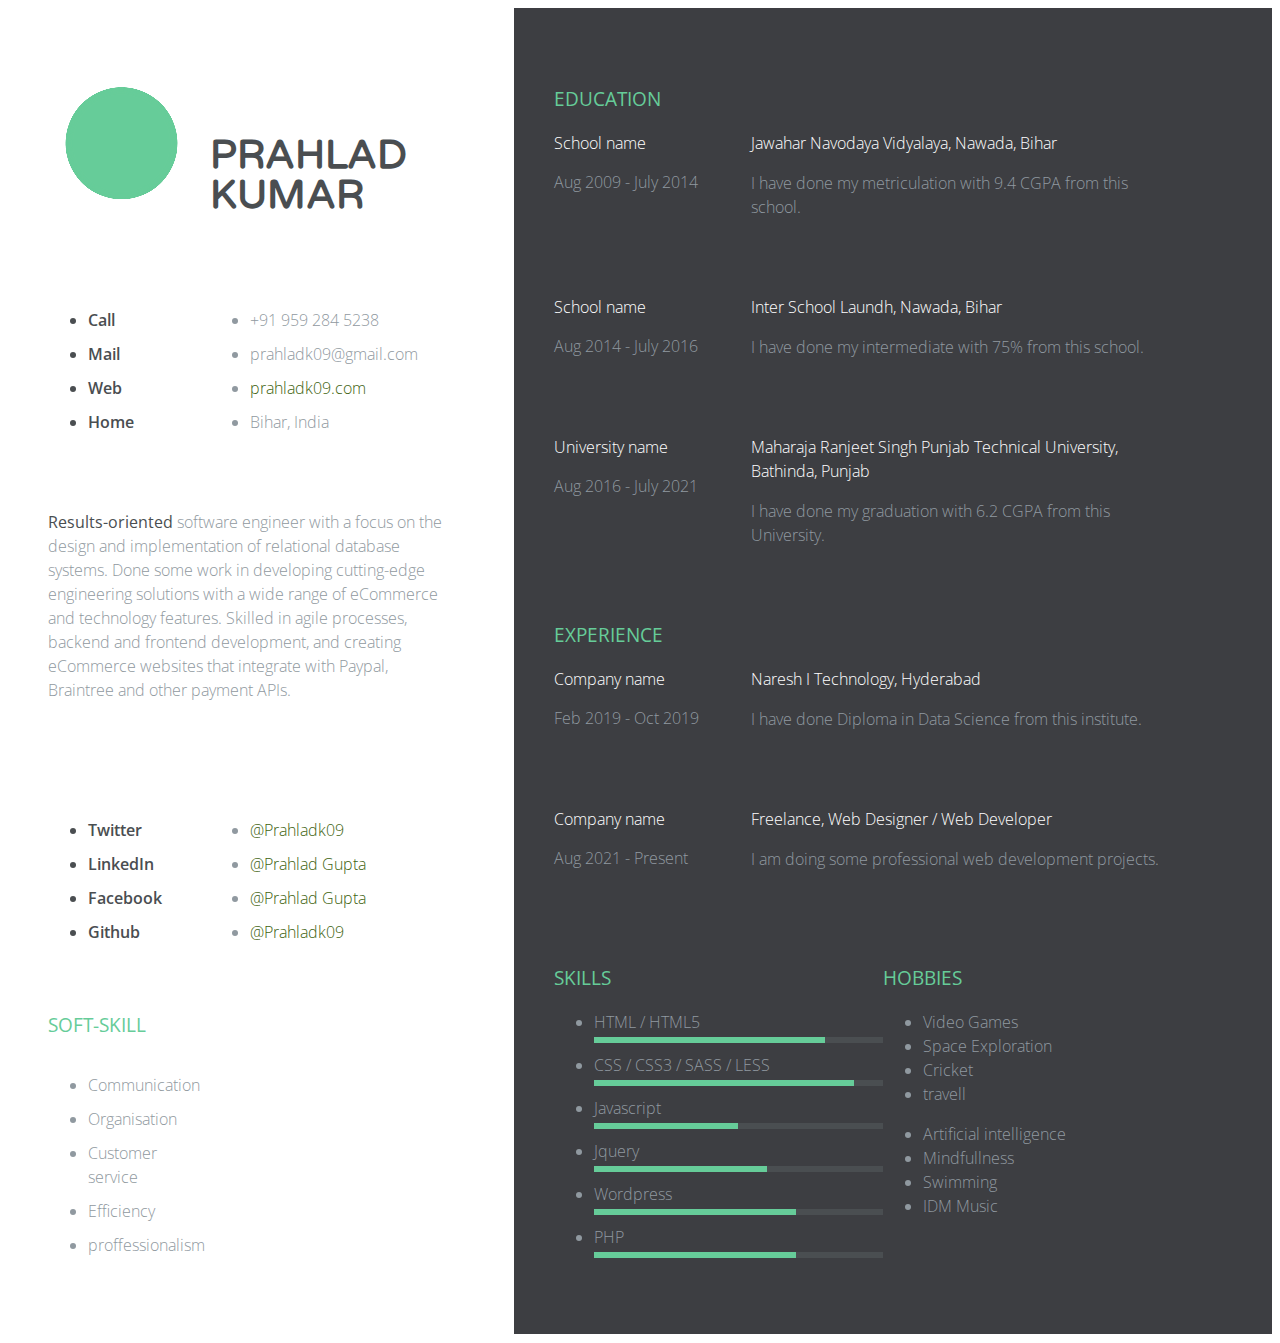
==== index.html @ 24619128 "Rename responsive_resume.html to index.html" ====
<!DOCTYPE html>
<html lang="en" >
<head>
  <meta charset="UTF-8">
  <title>Responsive Resume</title>
  <meta name="viewport" content="width=device-width, initial-scale=1, maximum-scale=1">
  <link rel="stylesheet" href="https://cdnjs.cloudflare.com/ajax/libs/meyer-reset/2.0/reset.min.css">
  <link rel="stylesheet" href="style.css">
 
</head>
<body>
 
<div class="resume-wrapper">
 <section class="profile section-padding">
 <div class="container">
 <div class="picture-resume-wrapper">
        <div class="picture-resume">
        <span><img src="https://media-exp1.licdn.com/dms/image/C5603AQGhhXmSkNTJrg/profile-displayphoto-shrink_800_800/0/1618644437950?e=1640822400&v=beta&t=D-eB-6RfuBYzKjb9ZZF-_Y8AWdB7b0QVdFanyBZAT14" alt="" /></span>
        <svg version="1.1" viewBox="0 0 350 350">
  
  <defs>
    <filter id="goo">
      <feGaussianBlur in="SourceGraphic" stdDeviation="8" result="blur" />
      <feColorMatrix in="blur" mode="matrix" values="1 0 0 0 0  0 1 0 0 0  0 0 1 0 0  0 0 0 21 -9" result="cm" />
    </filter>
  </defs>
  
  
<g filter="url(#goo)" >  
  
  <circle id="main_circle" class="st0" cx="171.5" cy="175.6" r="130"/>
  
  <circle id="circle" class="bubble0 st1" cx="171.5" cy="175.6" r="122.7"/>
  <circle id="circle" class="bubble1 st1" cx="171.5" cy="175.6" r="122.7"/>
  <circle id="circle" class="bubble2 st1" cx="171.5" cy="175.6" r="122.7"/>
  <circle id="circle" class="bubble3 st1" cx="171.5" cy="175.6" r="122.7"/>
  <circle id="circle" class="bubble4 st1" cx="171.5" cy="175.6" r="122.7"/>
  <circle id="circle" class="bubble5 st1" cx="171.5" cy="175.6" r="122.7"/>
  <circle id="circle" class="bubble6 st1" cx="171.5" cy="175.6" r="122.7"/>
  <circle id="circle" class="bubble7 st1" cx="171.5" cy="175.6" r="122.7"/>
  <circle id="circle" class="bubble8 st1" cx="171.5" cy="175.6" r="122.7"/>
  <circle id="circle" class="bubble9 st1" cx="171.5" cy="175.6" r="122.7"/>
  <circle id="circle" class="bubble10 st1" cx="171.5" cy="175.6" r="122.7"/>
 
</g>  
</svg>
      </div>
         <div class="clearfix"></div>
 </div>
      <div class="name-wrapper">
        <h1>PRAHLAD <br/>KUMAR</h1>
      </div>
      <div class="clearfix"></div>
      <div class="contact-info clearfix">
       <ul class="list-titles">
       <li>Call</li>
       <li>Mail</li>
       <li>Web</li>
       <li>Home</li>
       </ul>
        <ul class="list-content ">
         <li>+91 959 284 5238</li> 
         <li>prahladk09@gmail.com </li> 
         <li><a href="#">prahladk09.com </a></li> 
         <li>Bihar, India</li> 
        </ul>
      </div>
      <div class="contact-presentation"> 
       <p><span class="bold">Results-oriented </span> software engineer with a focus on the design and implementation of relational database systems. Done some work in developing cutting-edge engineering solutions with a wide range of eCommerce and technology features. Skilled in agile processes, backend and frontend development, and creating eCommerce websites that integrate with Paypal, Braintree and other payment APIs.  </p>
      </div>
      <div class="contact-social clearfix">
       <ul class="list-titles">
       <li>Twitter</li>
       <li>LinkedIn</li>
       <li>Facebook</li>
       <li>Github</li>
       </ul>
        <ul class="list-content">
       <li><a href="https://twitter.com/Prahladk09">@Prahladk09</a></li>
       <li><a href="https://www.linkedin.com/in/theprahladkumar/">@Prahlad Gupta</a></li> 
       <li><a href="https://www.facebook.com/prahlad.kumar.545402">@Prahlad Gupta</a></li>
       <li><a href="https://github.com/Prahladk09">@Prahladk09</a></li>
       </ul>
      </div> <br>
     <div class="section-wrapper clearfix">
        <h3 class="section-title">Soft-skill</h3>  
        <ul class="list-content">
        <li>Communication</li>
        <li>Organisation</li>
        <li>Customer service</li>
        <li>Efficiency</li>
        <li>proffessionalism</li>
       </ul>
      </div>
 </div>
 </section>
  
  <section class="experience section-padding">
   <div class="container">
   <h3 class="experience-title">Education</h3>
       <div class="experience-wrapper">
       <div class="company-wrapper clearfix">
       <div class="experience-title">School name</div> 
          <div class="time">Aug 2009 - July 2014</div> 
       </div>
        
        <div class="job-wrapper clearfix">
         <div class="experience-title">Jawahar Navodaya Vidyalaya, Nawada, Bihar </div> 
          <div class="company-description">
           <p>I have done my metriculation with 9.4 CGPA from this school.</p>  
          </div>
        </div>
           
        <div class="experience-wrapper">
       <div class="company-wrapper clearfix">
       <div class="experience-title">School name</div> 
          <div class="time">Aug 2014 - July 2016</div> 
       </div>
        
        <div class="job-wrapper clearfix">
         <div class="experience-title">Inter School Laundh, Nawada, Bihar </div> 
          <div class="company-description">
           <p>I have done my intermediate with 75% from this school.</p>  
          </div>
        </div>
      
      <div class="experience-wrapper">
       <div class="company-wrapper clearfix">
       <div class="experience-title">University name</div> 
          <div class="time">Aug 2016 - July 2021</div> 
       </div>
        
        <div class="job-wrapper clearfix">
         <div class="experience-title">Maharaja Ranjeet Singh Punjab Technical University, Bathinda, Punjab</div> 
          <div class="company-description">
           <p>I have done my graduation with 6.2 CGPA from this University.</p>  
          </div>
        </div>
    <h3 class="experience-title">Experience</h3>
        
          <div class="company-wrapper clearfix">
       <div class="experience-title">Company name</div> 
          <div class="time">Feb 2019 - Oct 2019</div> 
       </div>
        
         <div class="job-wrapper clearfix">
         <div class="experience-title">Naresh I Technology, Hyderabad</div> 
          <div class="company-description">
           <p>I have done Diploma in Data Science from this institute.</p> 
          </div>
        </div>
          
        <div class="company-wrapper clearfix">
       <div class="experience-title">Company name</div> 
          <div class="time">Aug 2021 - Present</div> 
       </div>
        
         <div class="job-wrapper clearfix">
         <div class="experience-title">Freelance, Web Designer / Web Developer</div> 
          <div class="company-description">
           <p>I am doing some professional web development projects.</p> 
          </div>
        </div>
      
      </div>
      
      <div class="section-wrapper clearfix">
       <h3 class="section-title">Skills</h3>
         <ul>
         <li class="skill-percentage">HTML / HTML5</li>
         <li class="skill-percentage">CSS / CSS3 / SASS / LESS</li>
         <li class="skill-percentage">Javascript</li>
         <li class="skill-percentage">Jquery</li>
         <li class="skill-percentage">Wordpress</li>
         <li class="skill-percentage">PHP</li>
            
         </ul>
        
      </div>
      
      <div class="section-wrapper clearfix">
        <h3 class="section-title">Hobbies</h3>  
        <ul class="list-titles">
        <li>Video Games</li>
        <li>Space Exploration</li>
        <li>Cricket</li>
        <li>travell</li>
       </ul>
          <ul class="list-content">
          <li>Artificial intelligence</li>
          <li>Mindfullness</li>
          <li>Swimming</li>
          <li>IDM Music</li>
          </ul>
          
      </div>
      
   </div>
  </section>
  
  <div class="clearfix"></div>
</div>
 
</body>
</html>
---- style.css ----
@import url(https://fonts.googleapis.com/css?family=Varela+Round);
@import url(https://fonts.googleapis.com/css?family=Open+Sans:400,300,600,700);
*, *::after, *::before {
  box-sizing: border-box;
}
 
html, body {
  height: 100%;
}
 
body {
  font-family: 'Open Sans', sans-serif;
  font-size: 16px;
  line-height: 1.5em;
}
 
a {
  color: #3e6310;
  text-decoration: none;
}
 
.clearfix::after, .clearfix::before {
  content: " ";
  display: table;
}
 
.clearfix::after {
  clear: both;
}
 
.bold {
  color: #4a4e51;
  font-weight: 400;
}
 
.resume-wrapper {
  position: relative;
  text-align: center;
  height: 100%;
}
 
.container {
  min-height: 600px;
}
 
.profile {
  background: #fff;
  width: 40%;
  float: left;
  color: #9099a0;
}
@media (max-width: 850px) {
  .profile {
    width: 100%;
  }
}
.profile .name-wrapper {
  float: left;
  width: 60%;
}
.profile h1 {
  font-size: 2.5em;
  text-align: left;
  font-family: 'Varela Round', sans-serif;
  color: #4a4e51;
  text-transform: uppercase;
  line-height: 1em;
  padding-top: 40px;
}
@media (max-width: 1200px) {
  .profile h1 {
    padding-top: 20px;
  }
}
@media (max-width: 450px) {
  .profile h1 {
    font-size: 1.8em;
    padding-top: 20px;
  }
}
.profile li {
  margin-bottom: 10px;
}
.profile .picture-resume-wrapper {
  width: 40%;
  display: block;
  float: left;
}
@media (max-width: 1200px) {
  .profile .picture-resume-wrapper {
    width: 100%;
  }
}
.profile .picture-resume {
  width: 220px;
  height: 220px;
  background-size: cover;
  border-radius: 50%;
  margin-right: 0px;
  display: table;
  position: relative;
  vertical-align: middle;
}
.profile .picture-resume span {
  display: table-cell;
  vertical-align: middle;
  position: relative;
  margin: 0 auto;
  z-index: 10;
  text-align: center;
}
.profile .picture-resume img {
  border-radius: 40%;
  width: 130px;
}
@media (max-width: 1500px) {
  .profile .picture-resume img {
    width: 80px;
  }
}
@media (max-width: 1200px) {
  .profile .picture-resume img {
    width: 120px;
    height: 120px;
  }
}
@media (max-width: 1500px) {
  .profile .picture-resume {
    width: 150px;
    height: 150px;
  }
}
@media (max-width: 1200px) {
  .profile .picture-resume {
    width: 200px;
    height: 200px;
  }
}
@media (max-width: 450px) {
  .profile .picture-resume {
    width: 180px;
    height: 180px;
  }
}
.profile .contact-info {
  margin-top: 50px;
  font-weight: 300;
}
@media (max-width: 1200px) {
  .profile .contact-info {
    margin-top: 70px;
  }
}
@media (max-width: 450px) {
  .profile .contact-info {
    margin-top: 50px;
  }
}
.profile .list-titles {
  float: left;
  text-align: left;
  font-weight: 600;
  width: 40%;
  color: #4a4e51;
}
.profile .list-content {
  float: left;
  width: 60%;
  text-align: left;
  font-weight: 300;
}
.profile .contact-presentation {
  text-align: left;
  font-weight: 300;
  margin-top: 50px;
  margin-bottom: 100px;
}
@media (max-width: 1200px) {
  .profile .contact-presentation {
    margin-top: 70px;
    margin-bottom: 70px;
  }
}
@media (max-width: 850px) {
  .profile .contact-presentation {
    margin-top: 50px;
    margin-bottom: 50px;
  }
}
.profile svg {
  width: 100%;
  position: absolute;
  top: 0;
  left: 0;
}
.profile .st0, .profile .st1 {
  fill: #66cc99;
}
 
.experience {
  background: #3d3e42;
  width: 60%;
  float: left;
  position: relative;
  color: #9099a0;
  font-weight: 300;
  min-height: 100%;
  min-height: 100vh;
}
@media (max-width: 850px) {
  .experience {
    width: 100%;
  }
}
.experience h3.experience-title {
  color: #66cc99;
  text-align: left;
  text-transform: uppercase;
  font-size: 1.2em;
  margin-bottom: 20px;
  font-weight: 400;
}
.experience .company-wrapper {
  width: 30%;
  float: left;
  text-align: left;
  padding-right: 5%;
  margin-bottom: 60px;
}
@media (max-width: 450px) {
  .experience .company-wrapper {
    width: 100%;
    margin-bottom: 20px;
  }
}
.experience .job-wrapper {
  width: 70%;
  float: left;
  text-align: left;
  padding-right: 5%;
  margin-bottom: 60px;
}
@media (max-width: 450px) {
  .experience .job-wrapper {
    width: 100%;
    margin-bottom: 40px;
  }
}
.experience .experience-title {
  color: white;
  margin-bottom: 15px;
}
 
.section-padding {
  padding: 60px 60px 40px 40px;
}
@media (max-width: 850px) {
  .section-padding {
    padding: 80px 15% 40px 10%;
  }
}
@media (max-width: 450px) {
  .section-padding {
    padding: 40px 10% 20px 5%;
  }
}
 
.section-wrapper {
  width: 50%;
  float: left;
  text-align: left;
  color: #9099a0;
  font-weight: 300;
  margin-bottom: 20px;
}
@media (max-width: 450px) {
  .section-wrapper {
    width: 100%;
  }
}
.section-wrapper:nth-child(3) {
  padding-right: 8%;
}
.section-wrapper h3.section-title {
  color: #66cc99;
  text-align: left;
  text-transform: uppercase;
  font-size: 1.2em;
  margin-bottom: 20px;
  font-weight: 400;
  justify-content: space-between;
}
.section-wrapper .skill-percentage {
  margin-bottom: 10px;
  position: relative;
}
.section-wrapper .skill-percentage::after {
  content: "";
  width: 100%;
  height: 6px;
  background: #4a4e51;
  display: block;
  margin-top: 3px;
}
.section-wrapper .skill-percentage::before {
  content: "";
  height: 6px;
  background: #66cc99;
  position: absolute;
  margin-top: 3px;
  bottom: 0;
}
.section-wrapper .skill-percentage:nth-child(1)::before {
  width: 80%;
  -webkit-animation: skill_1 1.6s ease;
          animation: skill_1 1.6s ease;
}
.section-wrapper .skill-percentage:nth-child(2)::before {
  width: 90%;
  -webkit-animation: skill_2 1.6s ease;
          animation: skill_2 1.6s ease;
}
.section-wrapper .skill-percentage:nth-child(3)::before {
  width: 50%;
  -webkit-animation: skill_3 1.6s ease;
          animation: skill_3 1.6s ease;
}
.section-wrapper .skill-percentage:nth-child(4)::before {
  width: 60%;
  -webkit-animation: skill_4 1.6s ease;
          animation: skill_4 1.6s ease;
}
.section-wrapper .skill-percentage:nth-child(5)::before {
  width: 70%;
  -webkit-animation: skill_5 1.6s ease;
          animation: skill_5 1.6s ease;
}
.section-wrapper .skill-percentage:nth-child(6)::before {
  width: 70%;
  -webkit-animation: skill_6 1.6s ease;
          animation: skill_6 1.6s ease;
}
.section-wrapper .skill-percentage:nth-child(7)::before {
  width: 70%;
  -webkit-animation: skill_6 1.6s ease;
          animation: skill_6 1.6s ease;
}
 
@-webkit-keyframes skill_1 {
  from {
    width: 0%;
  }
  to {
    width: 80%;
  }
}
 
@keyframes skill_1 {
  from {
    width: 0%;
  }
  to {
    width: 80%;
  }
}
@-webkit-keyframes skill_2 {
  from {
    width: 0%;
  }
  to {
    width: 90%;
  }
}
@keyframes skill_2 {
  from {
    width: 0%;
  }
  to {
    width: 90%;
  }
}
@-webkit-keyframes skill_3 {
  from {
    width: 0%;
  }
  to {
    width: 50%;
  }
}
@keyframes skill_3 {
  from {
    width: 0%;
  }
  to {
    width: 50%;
  }
}
@-webkit-keyframes skill_4 {
  from {
    width: 0%;
  }
  to {
    width: 60%;
  }
}
@keyframes skill_4 {
  from {
    width: 0%;
  }
  to {
    width: 60%;
  }
}
@-webkit-keyframes skill_5 {
  from {
    width: 0%;
  }
  to {
    width: 70%;
  }
}
@keyframes skill_5 {
  from {
    width: 0%;
  }
  to {
    width: 70%;
  }
}
@-webkit-keyframes skill_6 {
  from {
    width: 0%;
  }
  to {
    width: 70%;
  }
}
@keyframes skill_6 {
  from {
    width: 0%;
  }
  to {
    width: 70%;
  }
}
@-webkit-keyframes skill_7 {
  from {
    width: 0%;
  }
  to {
    width: 70%;
  }
}
@keyframes skill_7 {
  from {
    width: 0%;
  }
  to {
    width: 70%;
  }
}
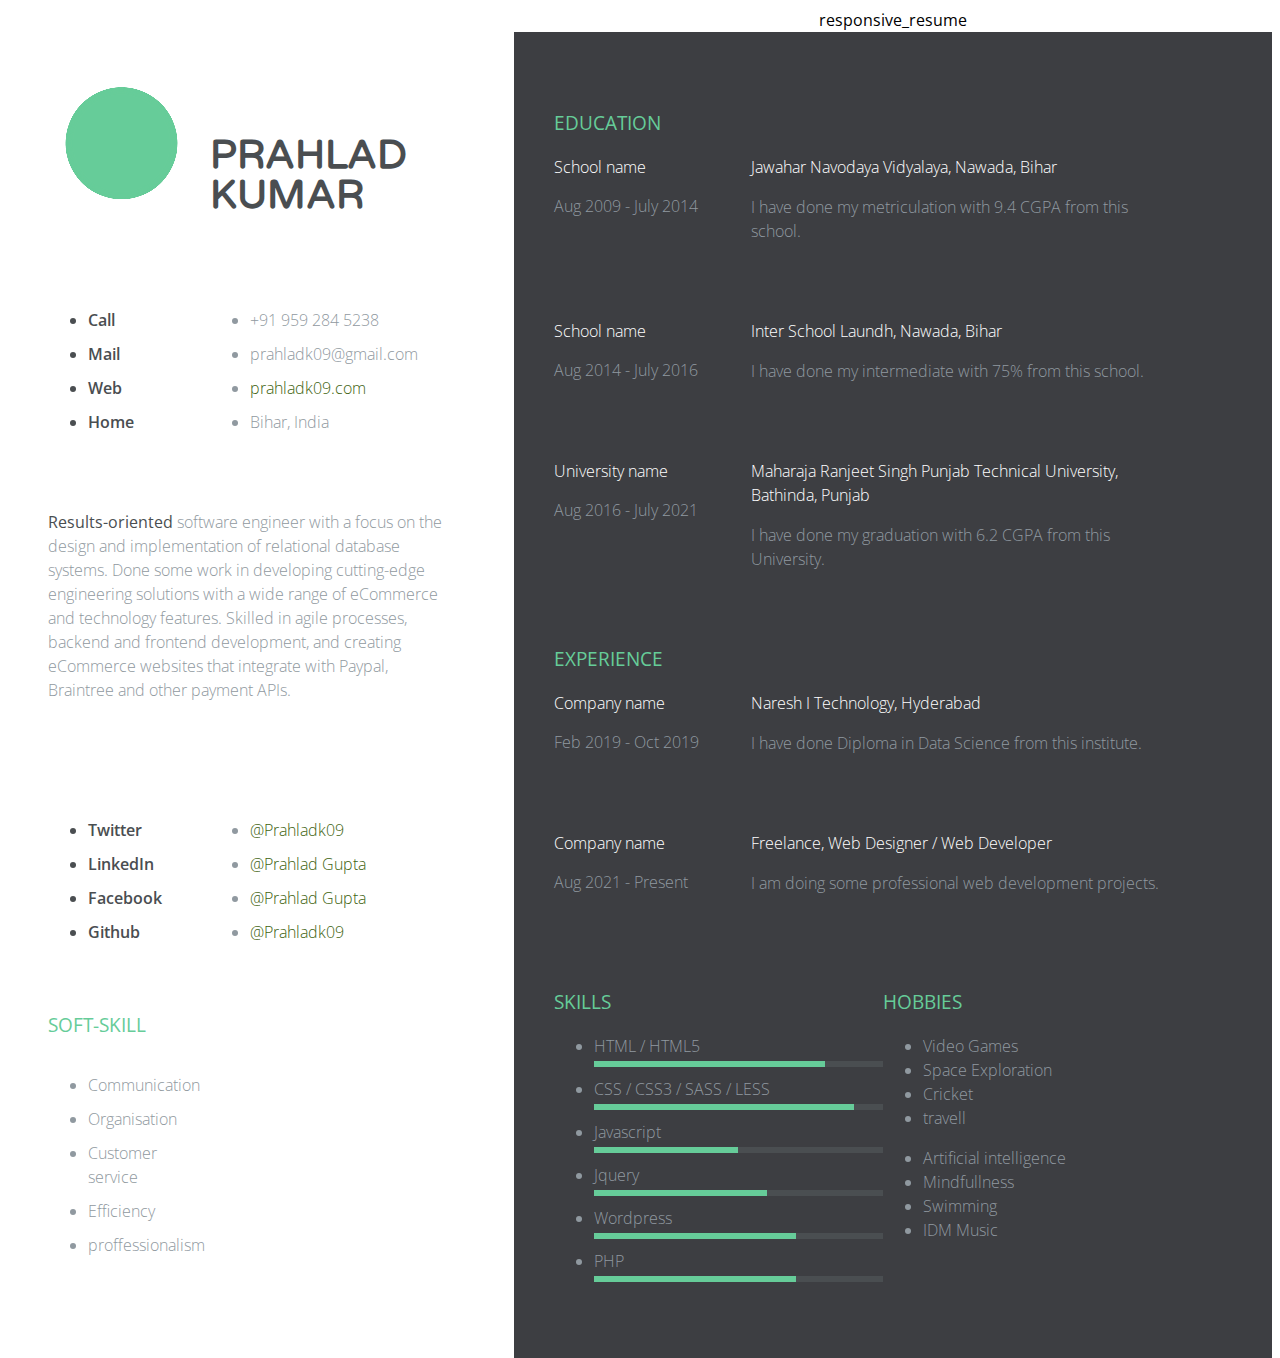
==== commit 2189ad1a: "Update index.html" ====
--- a/index.html
+++ b/index.html
@@ -10,7 +10,7 @@
 </head>
 <body>
  
-<div class="resume-wrapper">
+<div class="resume-wrapper">responsive_resume
  <section class="profile section-padding">
  <div class="container">
  <div class="picture-resume-wrapper">
@@ -76,10 +76,10 @@
        <li>Github</li>
        </ul>
         <ul class="list-content">
-       <li><a href="https://twitter.com/Prahladk09">@Prahladk09</a></li>
-       <li><a href="https://www.linkedin.com/in/theprahladkumar/">@Prahlad Gupta</a></li> 
-       <li><a href="https://www.facebook.com/prahlad.kumar.545402">@Prahlad Gupta</a></li>
-       <li><a href="https://github.com/Prahladk09">@Prahladk09</a></li>
+       <li><a href="https://twitter.com/Prahladk09" target="_blank">@Prahladk09</a></li>
+       <li><a href="https://www.linkedin.com/in/theprahladkumar/" target="_blank">@Prahlad Gupta</a></li> 
+       <li><a href="https://www.facebook.com/prahlad.kumar.545402" target="_blank">@Prahlad Gupta</a></li>
+       <li><a href="https://github.com/Prahladk09" target="_blank">@Prahladk09</a></li>
        </ul>
       </div> <br>
      <div class="section-wrapper clearfix">
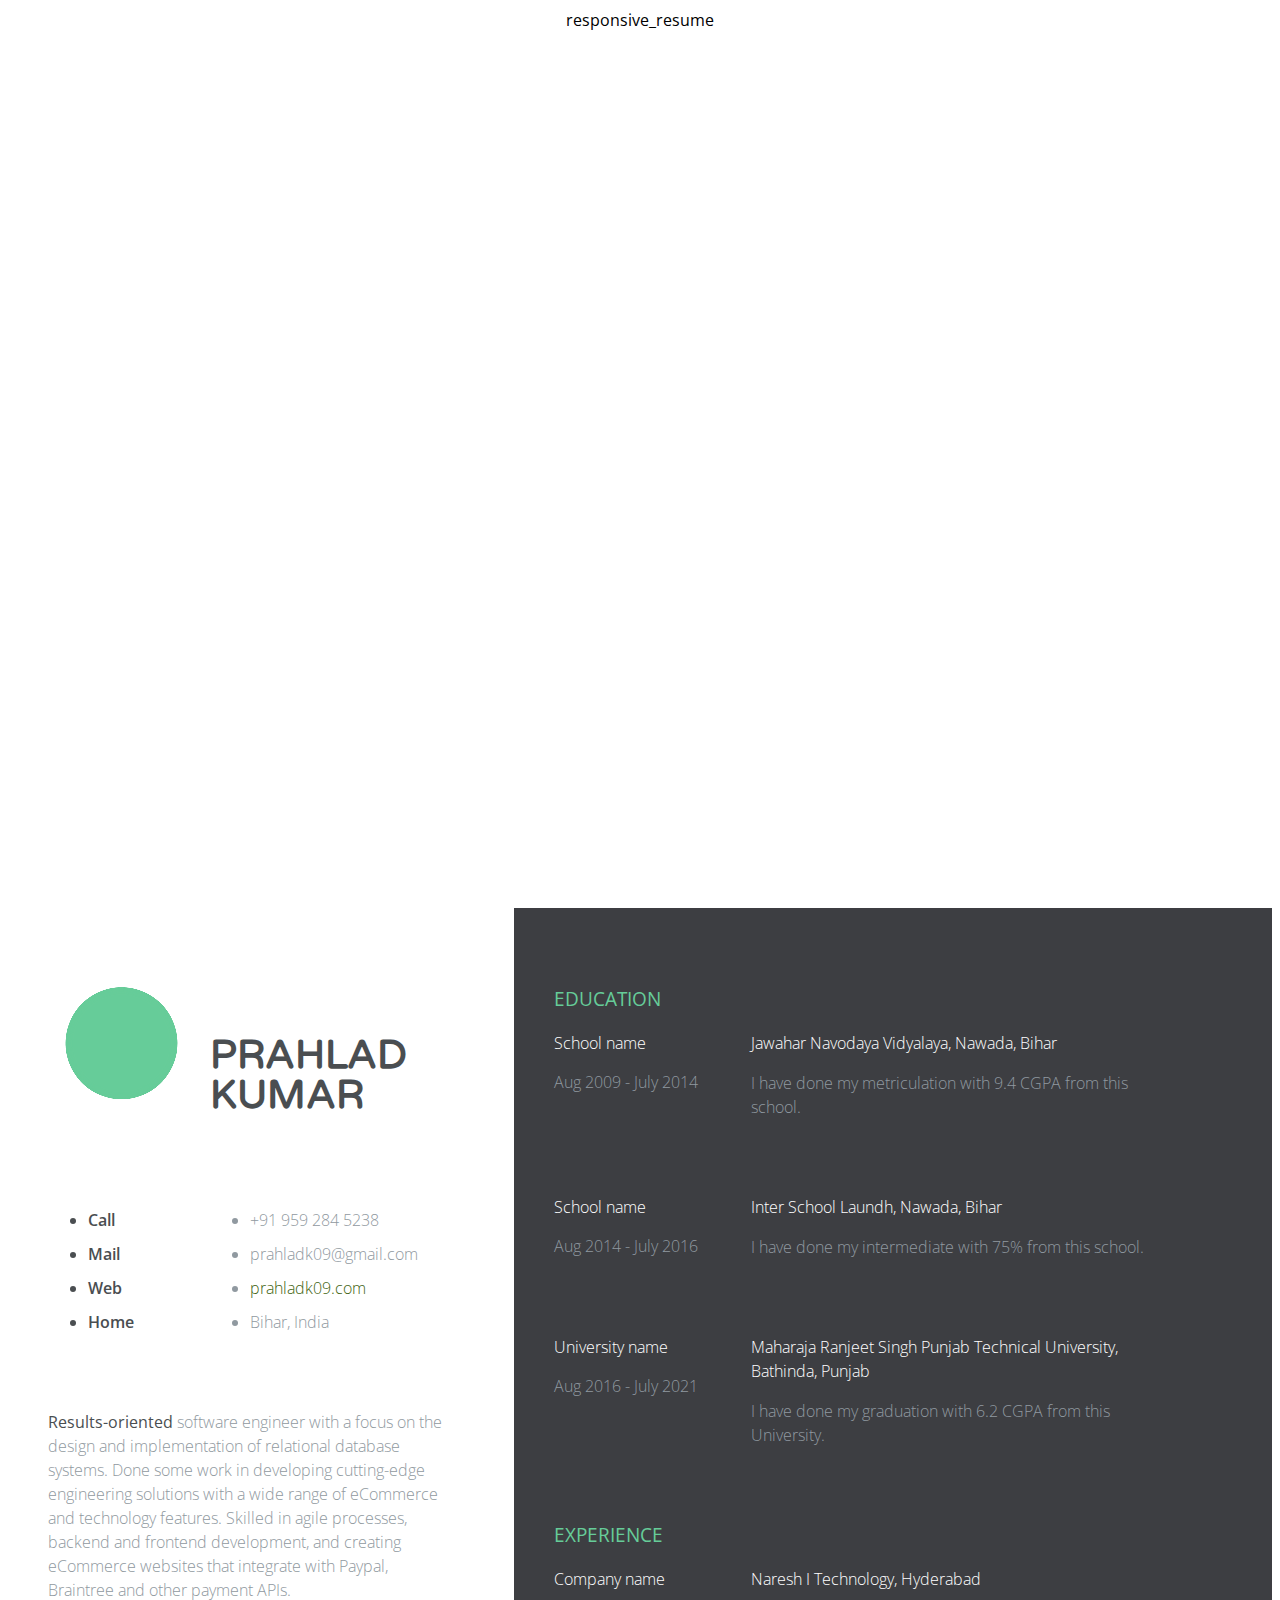
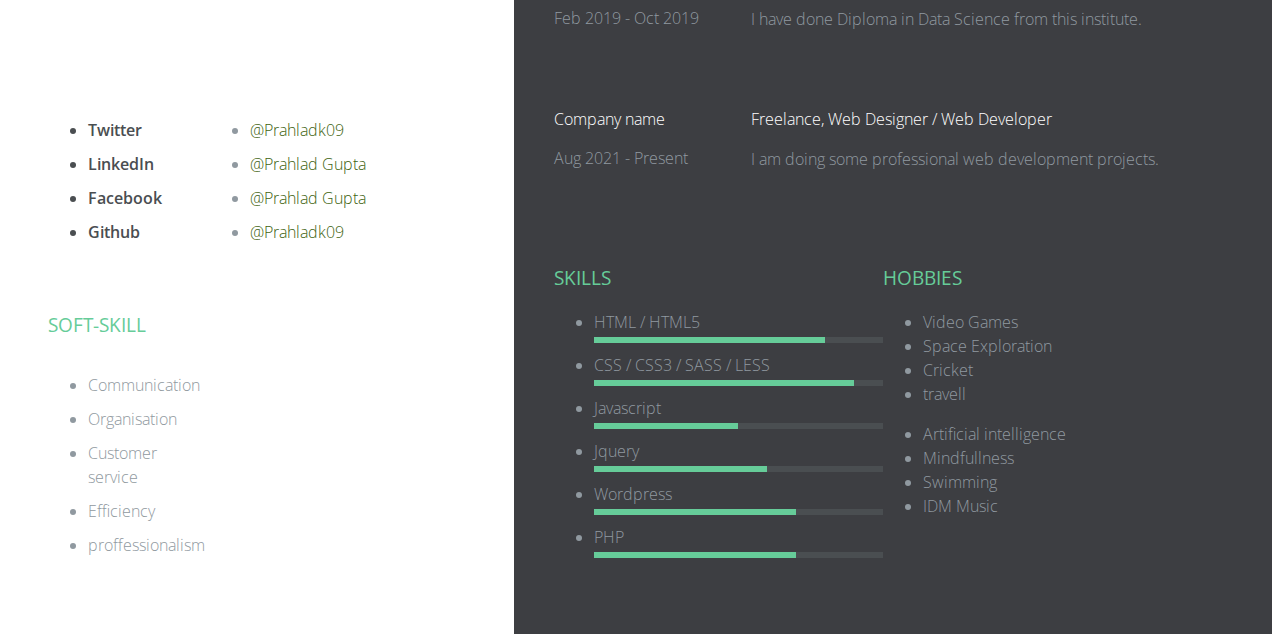
==== commit 5f7b8034: "Update index.html" ====
--- a/index.html
+++ b/index.html
@@ -10,7 +10,7 @@
 </head>
 <body>
  
-<div class="resume-wrapper">responsive_resume
+  <div class="resume-wrapper">responsive_resume</div>
  <section class="profile section-padding">
  <div class="container">
  <div class="picture-resume-wrapper">
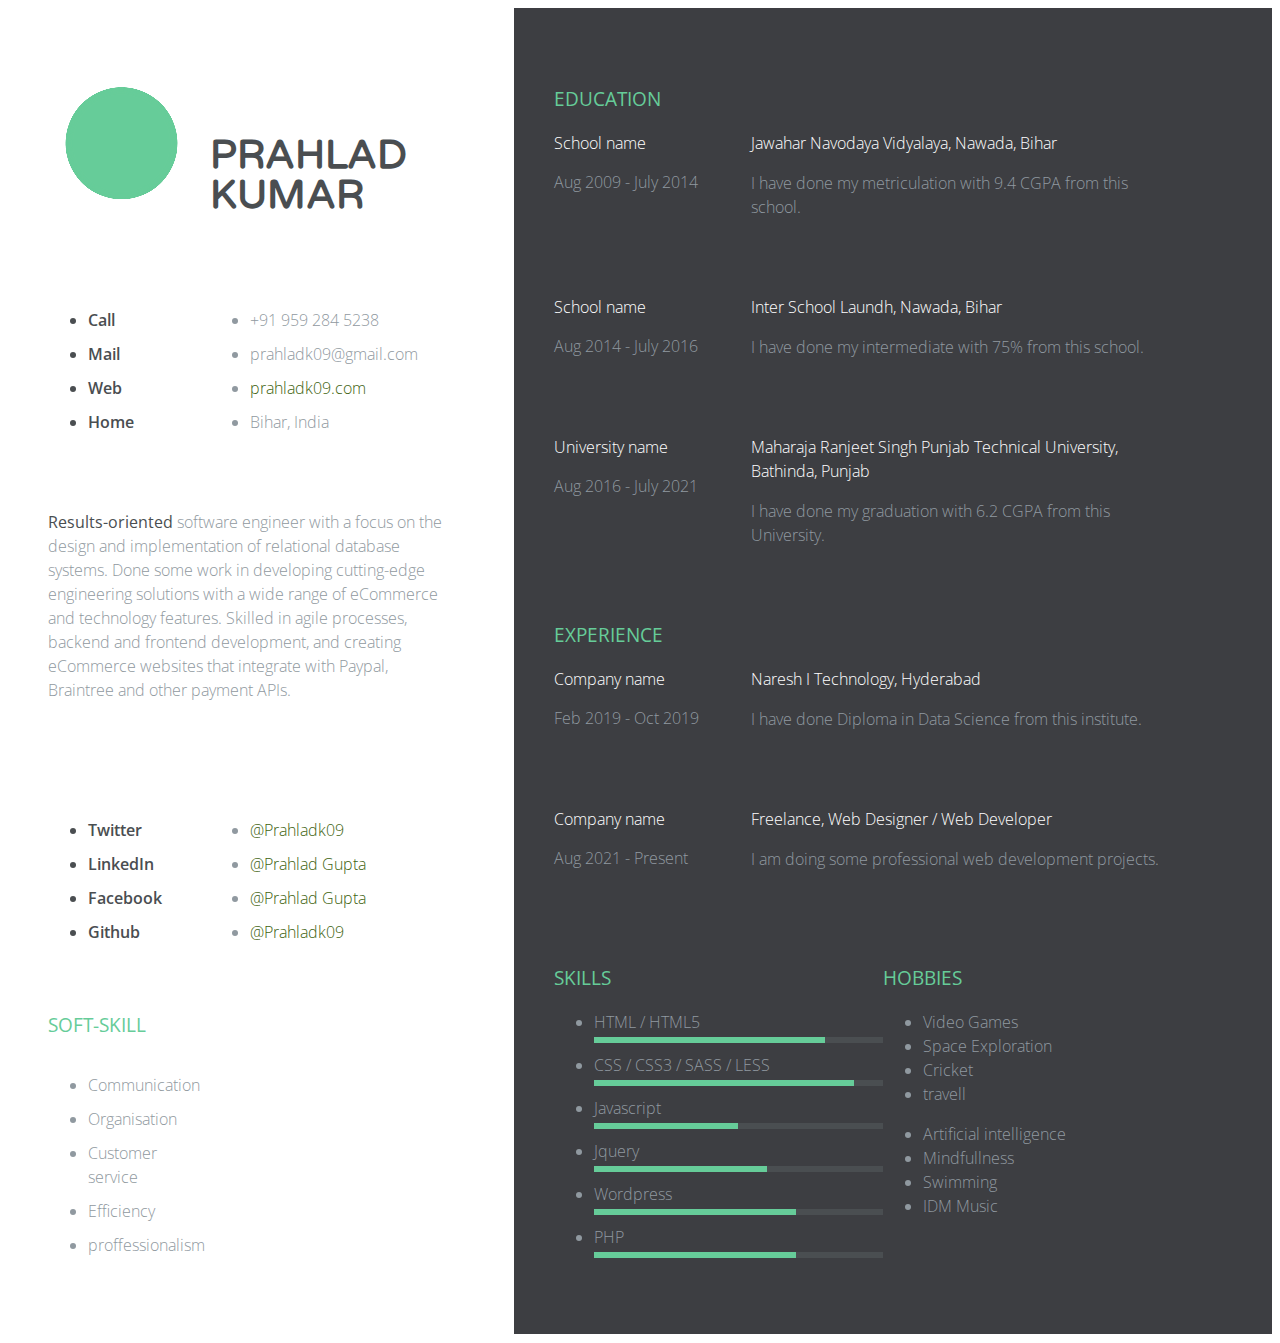
==== commit a43ddec9: "Update index.html" ====
--- a/index.html
+++ b/index.html
@@ -10,7 +10,7 @@
 </head>
 <body>
  
-  <div class="resume-wrapper">responsive_resume</div>
+  <div class="resume-wrapper">
  <section class="profile section-padding">
  <div class="container">
  <div class="picture-resume-wrapper">
